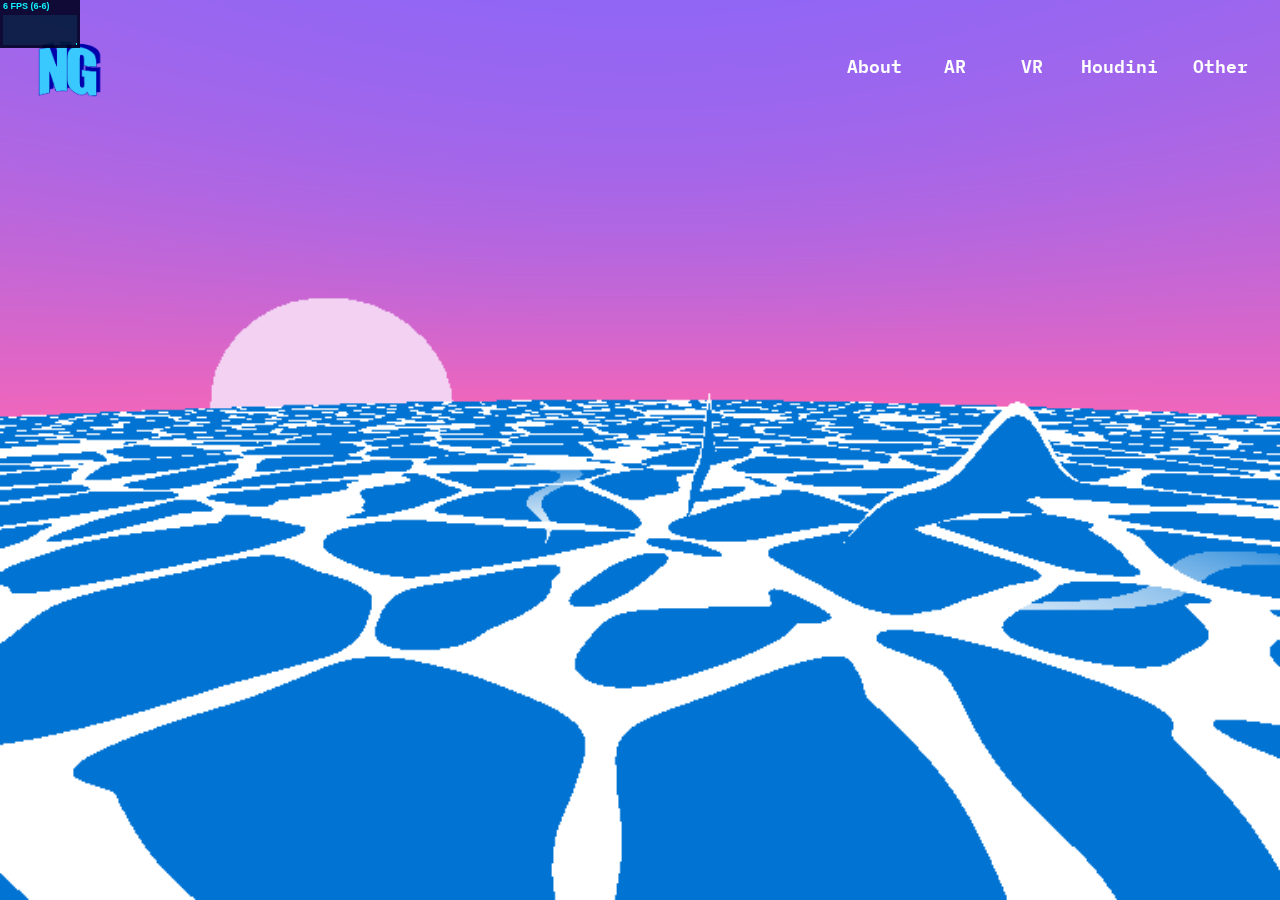
==== index.html @ df979d09 "Adding initial dist files" ====
<!DOCTYPE html>
<html lang="en">

  <head>

    <!--Google fonts-->
    <meta charset="UTF-8" />
    <link rel="stylesheet" href="https://fonts.googleapis.com/css?family=IBM+Plex+Mono:500,600"/>
    <link rel="stylesheet" href="https://fonts.googleapis.com/css?family=IBM+Plex+Sans:400"/>

    <!--Logo-->
    <link rel="icon" type="image" href="/assets/thumbnail_ng_logo.9ae32d65.png" />

    <meta name="viewport" content="width=device-width, initial-scale=1.0" />

    <!--Title-->
    <title>Noah Gunther | Portfolio</title>

    <script type="module" crossorigin src="/assets/index.0085914f.js"></script>
    <link rel="stylesheet" href="/assets/index.87ce37c3.css">
  </head>

  <body id="body">

    <!--Main script-->
    

    <!--threejs and loading divs-->
    <canvas id="bg"></canvas>
    <div id="loading"></div>

    <!--Main navigation links-->
    <div id="home" style="visibility: hidden" class="logolink">
      <img src="/assets/thumbnail_ng_logo.9ae32d65.png" style="height: 100%; width: 100%;">
    </div>
    <div id="about" style="right: max(240px, 27vw); visibility: hidden" class="link">About</div>
    <div id="ar" style="right: max(200px, 22vw); visibility: hidden" class="link">AR</div>
    <div id="vr" style="right: max(160px, 16vw); visibility: hidden" class="link">VR</div>
    <div id="houdini" style="right: max(70px, 7vw); visibility: hidden" class="link">Houdini</div>
    <div id="other" style="right: 0vw; visibility: hidden" class="link">Other</div>

    <!--About me panel-->
    <div id="aboutmepanel" style="visibility: hidden;">
      <div id="aboutmepanelwrapper">
        <div style="position: absolute; height: 100%; width: 100%; top: 0;">
          <div class="aboutmepanelicon">
            <div id="aboutmepanelicon">
              <img src="/assets/aboutmehand.89168bc8.png">
            </div>
          </div>
        </div>
        <div id="aboutmepaneltextwrapper" class="aboutmepaneltextwrapper">
          <div id="aboutmepanelsubject">
            Anatomy  
          </div>
          <div id="aboutmepaneltitle">  
          </div>
          <div id="aboutmepanelcontent">
          </div>
        </div>
          <div class="aboutmepanelbuttonsback">
            <div id="aboutmepanelbuttons">
              <img src="[data-uri]">
              <div id="aboutmepanellastanim" style="position: absolute; height: 100%; width: 100%; top: 0; left: -30%;">
                <div id="aboutmepanellastbutton" class="aboutmepanelbuttons">
                  <img src="[data-uri]">
                </div>
              </div>
              <div id="aboutmepanelcloseanim" style="position: absolute; height: 100%; width: 100%; top: 0;">
                <div id="aboutmepanelclosebutton" class="aboutmepanelbuttons">
                  <img src="[data-uri]">
                </div>
              </div>
              <div id="aboutmepanelnextanim" style="position: absolute; height: 100%; width: 100%; top: 0; left: 30%;">
                <div id="aboutmepanelnextbutton" class="aboutmepanelbuttons">
                  <img src="[data-uri]">
                </div>
              </div>
            </div>
          </div>
        </div>
      </div>
    </div>
    
    <!--Phone screen panel-->
    <div id="phonescreen" style="visibility: hidden;">

      <img src="/assets/phoneback.d1a1bba6.png"/>

      <div id="mobilearprojectsheaderback">
        <div id="mobilearprojectsheadertext">
          Mobile AR Projects
        </div>
      </div>

      <div id="mobilearscrollwrapper">
        <div class="mobilearprojectsdiv">
          <div class="mobilearprojectsdivtitle">
            AR Games
          </div>
          <div class="mobilearprojectsdivsubtitlewrapper">
            <div class="mobilearprojectsdivsubtitle">
              UX Design
            </div>
          </div>
          <div class="mobilearprojectsdivsubtitlewrapper">
            <div class="mobilearprojectsdivsubtitle">
              Art Direction
            </div>
          </div>
          <div class="mobilearprojectsdivsubtitlewrapper">
            <div class="mobilearprojectsdivsubtitle">
              Other Thing
            </div>
          </div>
          <div class="mobilearprojectsdivcontent">
            Brief project description including role and results or whatever. Could be maybe 2 sentences, probably not much longer though.
          </div>
          <div id="viewargamesbutton" class="mobilearprojectsdivbuttonwrapper">
            <div class="mobilearprojectsdivbutton" style="background-color: #ffae21;">
              View Project
            </div>
          </div>
        </div>
        <div style="height: 2%;"></div>
        <div class="mobilearprojectsdiv">
          <div class="mobilearprojectsdivtitle">
            Social AR
          </div>
          <div class="mobilearprojectsdivsubtitlewrapper">
            <div class="mobilearprojectsdivsubtitle">
              UX Design
            </div>
          </div>
          <div class="mobilearprojectsdivsubtitlewrapper">
            <div class="mobilearprojectsdivsubtitle">
              Art Direction
            </div>
          </div>
          <div class="mobilearprojectsdivsubtitlewrapper">
            <div class="mobilearprojectsdivsubtitle">
              Other Thing
            </div>
          </div>
          <div class="mobilearprojectsdivcontent">
            Brief project description including role and results or whatever. Could be maybe 2 sentences, probably not much longer though.
          </div>
          <div id="viewsocialarbutton" class="mobilearprojectsdivbuttonwrapper">
            <div class="mobilearprojectsdivbutton" style="background-color: #ff21a6;">
              View Project
            </div>
          </div>
        </div>
        <div style="height: 2%;"></div>
        <div class="mobilearprojectsdiv">
          <div class="mobilearprojectsdivtitle">
            AR Games
          </div>
          <div class="mobilearprojectsdivsubtitlewrapper">
            <div class="mobilearprojectsdivsubtitle">
              UX Design
            </div>
          </div>
          <div class="mobilearprojectsdivsubtitlewrapper">
            <div class="mobilearprojectsdivsubtitle">
              Art Direction
            </div>
          </div>
          <div class="mobilearprojectsdivsubtitlewrapper">
            <div class="mobilearprojectsdivsubtitle">
              Other Thing
            </div>
          </div>
          <div class="mobilearprojectsdivcontent">
            Brief project description including role and results or whatever. Could be maybe 2 sentences, probably not much longer though.
          </div>
          <div id="viewareffectsbutton" class="mobilearprojectsdivbuttonwrapper">
            <div class="mobilearprojectsdivbutton" style="background-color: #1badff;">
              View Project
            </div>
          </div>
        </div>
        <div class="mobilearprojectsdiv" style="height: 2%; background-color: rgb(0,0,0,0);"></div>
      </div>

      <video id="abstractlove" loop muted playsinline preload="none">
        <source type='video/mp4' src="/assets/AbstractLove.21b178bd.mp4">
      </video>
      <video id="alienattack" loop muted playsinline style="display:none" preload="none">
        <source type='video/mp4' src="/assets/AlienAttack.4ebec34c.mp4">
      </video>
      <video id="angelsanddemons" loop muted playsinline style="display:none" preload="none">
        <source type='video/mp4' src="/assets/AngelsAndDemons.56a7f6bd.mp4">
      </video>
      <video id="bumperroyale" loop muted playsinline style="display:none" preload="none">
        <source type='video/mp4' src="/assets/BumperRoyale.3903e8e3.mp4">
      </video>
      <video id="candycottage" loop muted playsinline style="display:none" preload="none">
        <source type='video/mp4' src="/assets/CandyCottage.9c990fbd.mp4">
      </video>
      <video id="charades" loop muted playsinline style="display:none" preload="none">
        <source type='video/mp4' src="/assets/Charades.084df31b.mp4">
      </video>
      <video id="costumeselector" loop muted playsinline style="display:none" preload="none">
        <source type='video/mp4' src="/assets/CostumeSelector.5ab8ed59.mp4">
      </video>
      <video id="desertofdoom" loop muted playsinline style="display:none" preload="none">
        <source type='video/mp4' src="/assets/DesertOfDoom.ed25ee2e.mp4">
      </video>
      <video id="dontfall" loop muted playsinline style="display:none" preload="none">
        <source type='video/mp4' src="/assets/DontFall.03da202e.mp4">
      </video>
      <video id="footface" loop muted playsinline style="display:none" preload="none">
        <source type='video/mp4' src="/assets/FootFace.60348981.mp4">
      </video>
      <video id="groupselfie" loop muted playsinline style="display:none" preload="none">
        <source type='video/mp4' src="/assets/GroupSelfie.c76bc59c.mp4">
      </video>
      <video id="haveyouever" loop muted playsinline style="display:none" preload="none">
        <source type='video/mp4' src="/assets/HaveYouEver.2fb2f181.mp4">
      </video>
      <video id="hotpotato" loop muted playsinline style="display:none" preload="none">
        <source type='video/mp4' src="/assets/HotPotato.cdf9bd20.mp4">
      </video>
      <video id="icedtea" loop muted playsinline style="display:none" preload="none">
        <source type='video/mp4' src="/assets/IcedTea.08b7244e.mp4">
      </video>
      <video id="jumpwave" loop muted playsinline style="display:none" preload="none">
        <source type='video/mp4' src="/assets/JumpWave.d3c99205.mp4">
      </video>
      <video id="kawaiisushi" loop muted playsinline style="display:none" preload="none">
        <source type='video/mp4' src="/assets/KawaiiSushi.4b0ecff7.mp4">
      </video>
      <video id="mazeofmystery" loop muted playsinline style="display:none" preload="none">
        <source type='video/mp4' src="/assets/MazeOfMystery.4ac95904.mp4">
      </video>
      <video id="multiheadalien" loop muted playsinline style="display:none" preload="none">
        <source type='video/mp4' src="/assets/MultiheadAlien.fd90508f.mp4">
      </video>
      <video id="pestcontrol" loop muted playsinline style="display:none" preload="none">
        <source type='video/mp4' src="/assets/PestControl.5ccbcb36.mp4">
      </video>
      <video id="reshape" loop muted playsinline style="display:none" preload="none">
        <source type='video/mp4' src="/assets/Reshape.0126804a.mp4">
      </video>
      <video id="sk8erz" loop muted playsinline style="display:none" preload="none">
        <source type='video/mp4' src="/assets/Sk8erz.0c7e12cc.mp4">
      </video>
      <video id="snackup" loop muted playsinline style="display:none" preload="none">
        <source type='video/mp4' src="/assets/SnackUp.84e7c351.mp4">
      </video>
      <video id="snapnsnack" loop muted playsinline style="display:none" preload="none">
        <source type='video/mp4' src="/assets/SnapNSnack.11f031d0.mp4">
      </video>
      <video id="speedrush" loop muted playsinline style="display:none" preload="none">
        <source type='video/mp4' src="/assets/SpeedRush.040839b8.mp4">
      </video>
      <video id="trivia" loop muted playsinline style="display:none" preload="none">
        <source type='video/mp4' src="/assets/Trivia.c19ee2cd.mp4">
      </video>
      <video id="wintercoaster" loop muted playsinline style="display:none" preload="none">
        <source type='video/mp4' src="/assets/WinterCoaster.8b8e5331.mp4">
      </video>

    </div>

    <!--Down arrow-->
    <div id="downarrow" style="visibility: hidden;">
      <div id="downarrowback" class="downarrowwrapper">
        <img src="[data-uri]">
      </div>
      <div id="downarrowfront" class="downarrowwrapper">
        <img src="[data-uri]">
      </div>
    </div>

    <!--Left arrow-->
    <div id="leftarrow" style="visibility: hidden;">
      <div id="leftarrowback" class="leftarrowwrapper" style="bottom: 10%;">
        <img src="[data-uri]">
      </div>
      <div id="leftarrowfront" class="leftarrowwrapper" style="bottom: 11.25%;">
        <img src="[data-uri]">
      </div>
    </div>

  </body>
  
</html>
---- assets/index.87ce37c3.css ----
#body{overflow:hidden;margin:0}#glslCanvas{position:absolute;top:0;background-color:#fff;width:100%;height:100%;pointer-events:all}#loading{position:absolute;top:0;background-color:#fff;width:100%;height:100%;z-index:30}#bg{position:absolute;z-index:-3}ul{margin-top:2%;padding-left:10%}.link{text-align:center;font-family:IBM Plex Mono,sans-serif;font-size:clamp(18px,1.25vw,24px);font-weight:600;color:#fff;position:absolute;top:0;margin:50px;margin-left:clamp(20px,2.5vw,50px);margin-right:clamp(20px,2.5vw,50px);z-index:-1}.logolink{position:absolute;margin:20px;width:clamp(60px,15vw,100px);height:clamp(60px,15vw,100px);z-index:-1}.downarrowwrapper{position:absolute;left:50%;bottom:10%;width:100%}.downarrowwrapper img{position:absolute;width:max(4.5vw,50px);-ms-transform:translate(-50%,-50%);transform:translate(-50%,-50%)}.leftarrowwrapper{position:absolute;left:50%;width:100%}.leftarrowwrapper img{position:absolute;width:max(5.5vw,70px);-ms-transform:translate(-50%,-50%);transform:translate(-50%,-50%)}#aboutmepanel{position:absolute;text-align:center;-ms-transform:translate(-50%,-50%);transform:translate(-50%,-50%);width:min(max(350px,30%),500px);height:min(max(450px,40%),500px);z-index:0}#aboutmepanelwrapper{position:absolute;height:100%;width:100%;top:0;border-radius:20px;background-color:#fff}#aboutmepanelsubject{position:relative;top:10%;font-family:IBM Plex Mono,sans-serif;font-size:max(min(1.8vw,20px),15px);font-weight:600}#aboutmepaneltitle{position:relative;top:12%;font-family:IBM Plex Mono,sans-serif;font-size:max(min(3.8vw,40px),32px);font-weight:600;color:#ffae21}#aboutmepanelcontent{position:relative;top:16%;line-height:130%;font-family:IBM Plex Sans,sans-serif;font-size:max(min(1vw,22px),19px)}.aboutmepaneltextwrapper{position:absolute;height:100%;width:80%;padding:5%;left:6%;text-align:left;overflow:hidden}.aboutmepanelicon{position:absolute;left:50%;top:0%;width:32%;-ms-transform:translate(-50%,-50%);transform:translate(-50%,-50%);background:none;z-index:0}.aboutmepanelicon img{width:100%}.aboutmepanelbuttonsback{position:absolute;left:50%;top:100%;-ms-transform:translate(-50%,-50%);transform:translate(-50%,-50%);background:none;pointer-events:none}.aboutmepanelbuttonsback img{width:100%}.aboutmepanelbuttons{position:absolute;left:50%;top:50%;width:27%;-ms-transform:translate(-50%,-50%);transform:translate(-50%,-50%);background:none;pointer-events:all}#phonescreen{position:absolute;top:50.1%;left:50%;-ms-transform:translate(-50%,-50%);transform:translate(-50%,-50%);background-color:#000;z-index:0}#phonescreen img{position:absolute;width:100%;height:100%;overflow:hidden}#phonescreen video{position:absolute;top:0%;width:100%;height:100%;object-fit:cover;overflow:hidden}#mobilearscrollwrapper{position:absolute;top:0%;left:0%;width:100%;height:100%;bottom:10%;overflow:scroll;-ms-overflow-style:none;scrollbar-width:none;z-index:1}#mobilearscrollwrapper::-webkit-scrollbar{display:none}#mobilearprojectsheaderback{position:absolute;top:0%;left:0%;width:100%;height:12%;background-color:#00000054;backdrop-filter:blur(10px);overflow:hidden;z-index:2}#mobilearprojectsheadertext{position:absolute;top:50%;left:0%;width:100%;height:50%;color:#fff;text-align:center;font-family:IBM Plex Mono,sans-serif;font-size:1.9vh;font-weight:600}.mobilearprojectsdiv{position:relative;-ms-transform:translate(-50%,0%);transform:translate(-50%);top:15%;left:50%;width:94%;height:45%;border-radius:20px;background-color:#000;overflow:hidden}.mobilearprojectsdivtitle{position:relative;top:27%;left:7%;width:100%;color:#fff;text-align:left;font-family:IBM Plex Mono,sans-serif;font-weight:500;font-size:1.9vh}.mobilearprojectsdivsubtitlewrapper{position:relative;display:inline-block;top:31%;left:4%;width:fit-content;padding:.5% 3% 1%;border-radius:20px;border-style:solid;border-width:.15vh;border-color:#a5a5a5}.mobilearprojectsdivsubtitle{color:#a5a5a5;text-align:center;font-family:IBM Plex Mono,sans-serif;font-weight:500;font-size:1vh}.mobilearprojectsdivcontent{position:relative;top:35%;left:7%;padding-right:20%;color:#c5c5c5;text-align:left;font-family:IBM Plex Sans,sans-serif;font-weight:500;font-size:1.3vh}.mobilearprojectsdivbutton{position:relative;left:50%;-ms-transform:translate(-50%,0%);transform:translate(-50%);text-align:center;width:fit-content;padding:1.5% 5% 2%;border-radius:16px;color:#fff;font-family:IBM Plex Mono,sans-serif;font-weight:400;font-size:1.7vh}.mobilearprojectsdivbuttonwrapper{position:absolute;top:80%;width:100%}@keyframes grow{to{transform:scale(1.1);color:#ffe364}}@keyframes shrink{0%{transform:scale(1.1);color:#ffe364}to{transform:scale(1);color:#fff}}@keyframes bounce{40%{transform:scale(.7)}60%{transform:scale(.9)}80%{transform:scale(.8)}}@keyframes bounceChangeColor{40%{transform:scale(.7)}60%{transform:scale(.9)}80%{transform:scale(.8)}to{color:#648bff}}@keyframes resetScaleColor{0%{color:#648bff}to{transform:scale(1);color:#fff}}@keyframes downArrowMouseOver{to{bottom:10.5%}}@keyframes downArrowMouseOut{0%{bottom:10.5%}to{bottom:10%}}@keyframes downArrowBounce{40%{bottom:9.5%}60%{bottom:10.2%}80%{bottom:9.9%}}@keyframes leftArrowMouseOver{to{bottom:11.45%}}@keyframes leftArrowMouseOut{0%{bottom:11.45%}to{bottom:11.25%}}@keyframes leftArrowBounce{40%{bottom:11%}60%{bottom:11.35%}80%{bottom:11.15%}}@keyframes aboutMePanelIn{0%{transform:scale(.1,.25)}17%{transform:scale(.7,.25)}40%{transform:scale(1.1)}50%{transform:scale(1)}}@keyframes aboutMePanelOut{50%{transform:scale(1)}60%{transform:scale(1.1)}73%{transform:scale(.7,.25)}to{transform:scale(.1,.25)}}@keyframes aboutMeIconIn{0%{transform:scale(0)}40%{transform:scale(0)}70%{transform:scale(1.2)}80%{transform:scale(1)}}@keyframes aboutMeIconOut{0%{transform:scale(1)}20%{transform:scale(1)}30%{transform:scale(1.2)}60%{transform:scale(0)}to{transform:scale(0)}}@keyframes aboutMeButtonsIn{0%{transform:scale(0)}70%{transform:scale(0)}90%{transform:scale(1.2)}to{transform:scale(1)}}@keyframes aboutMeButtonsOut{0%{transform:scale(1)}10%{transform:scale(1.2)}30%{transform:scale(0)}to{transform:scale(0)}}@keyframes aboutMeTextIn{0%{opacity:0}70%{opacity:0}to{opacity:1}}@keyframes aboutMeTextOut{0%{opacity:1}30%{opacity:0}to{opacity:0}}
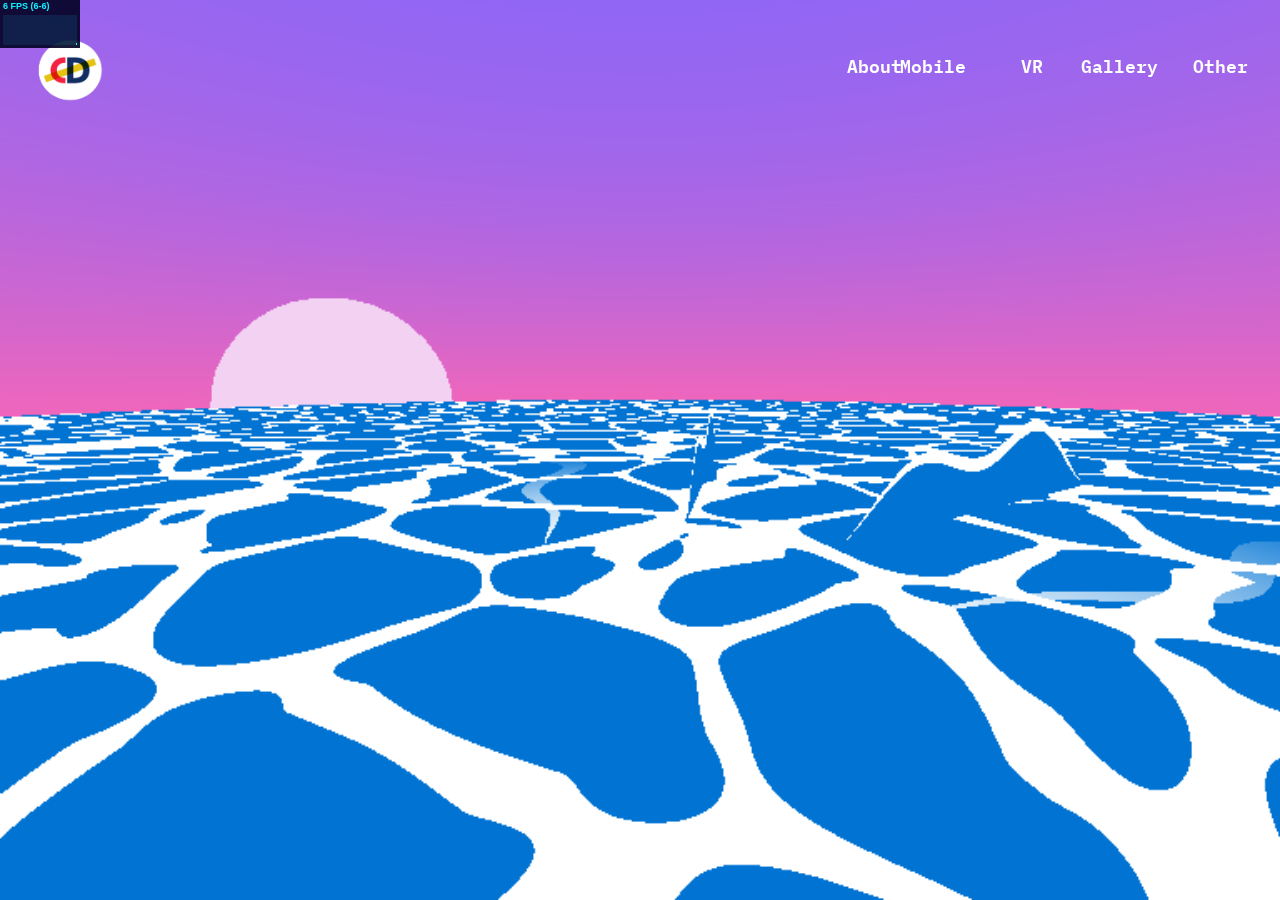
==== commit 482c0563: "Updated Drake Assets" ====
--- a/index.html
+++ b/index.html
@@ -9,12 +9,12 @@
     <link rel="stylesheet" href="https://fonts.googleapis.com/css?family=IBM+Plex+Sans:400"/>
 
     <!--Logo-->
-    <link rel="icon" type="image" href="/assets/thumbnail_ng_logo.9ae32d65.png" />
+    <link rel="icon" type="image" href="/assets/DrakeLogo.png" />
 
     <meta name="viewport" content="width=device-width, initial-scale=1.0" />
 
     <!--Title-->
-    <title>Noah Gunther | Portfolio</title>
+    <title>Cody Drake | Portfolio</title>
 
     <script type="module" crossorigin src="/assets/index.0085914f.js"></script>
     <link rel="stylesheet" href="/assets/index.87ce37c3.css">
@@ -31,12 +31,12 @@
 
     <!--Main navigation links-->
     <div id="home" style="visibility: hidden" class="logolink">
-      <img src="/assets/thumbnail_ng_logo.9ae32d65.png" style="height: 100%; width: 100%;">
+      <img src="/assets/DrakeLogo.png" style="height: 100%; width: 100%;">
     </div>
     <div id="about" style="right: max(240px, 27vw); visibility: hidden" class="link">About</div>
-    <div id="ar" style="right: max(200px, 22vw); visibility: hidden" class="link">AR</div>
+    <div id="ar" style="right: max(200px, 22vw); visibility: hidden" class="link">Mobile</div>
     <div id="vr" style="right: max(160px, 16vw); visibility: hidden" class="link">VR</div>
-    <div id="houdini" style="right: max(70px, 7vw); visibility: hidden" class="link">Houdini</div>
+    <div id="houdini" style="right: max(70px, 7vw); visibility: hidden" class="link">Gallery</div>
     <div id="other" style="right: 0vw; visibility: hidden" class="link">Other</div>
 
     <!--About me panel-->
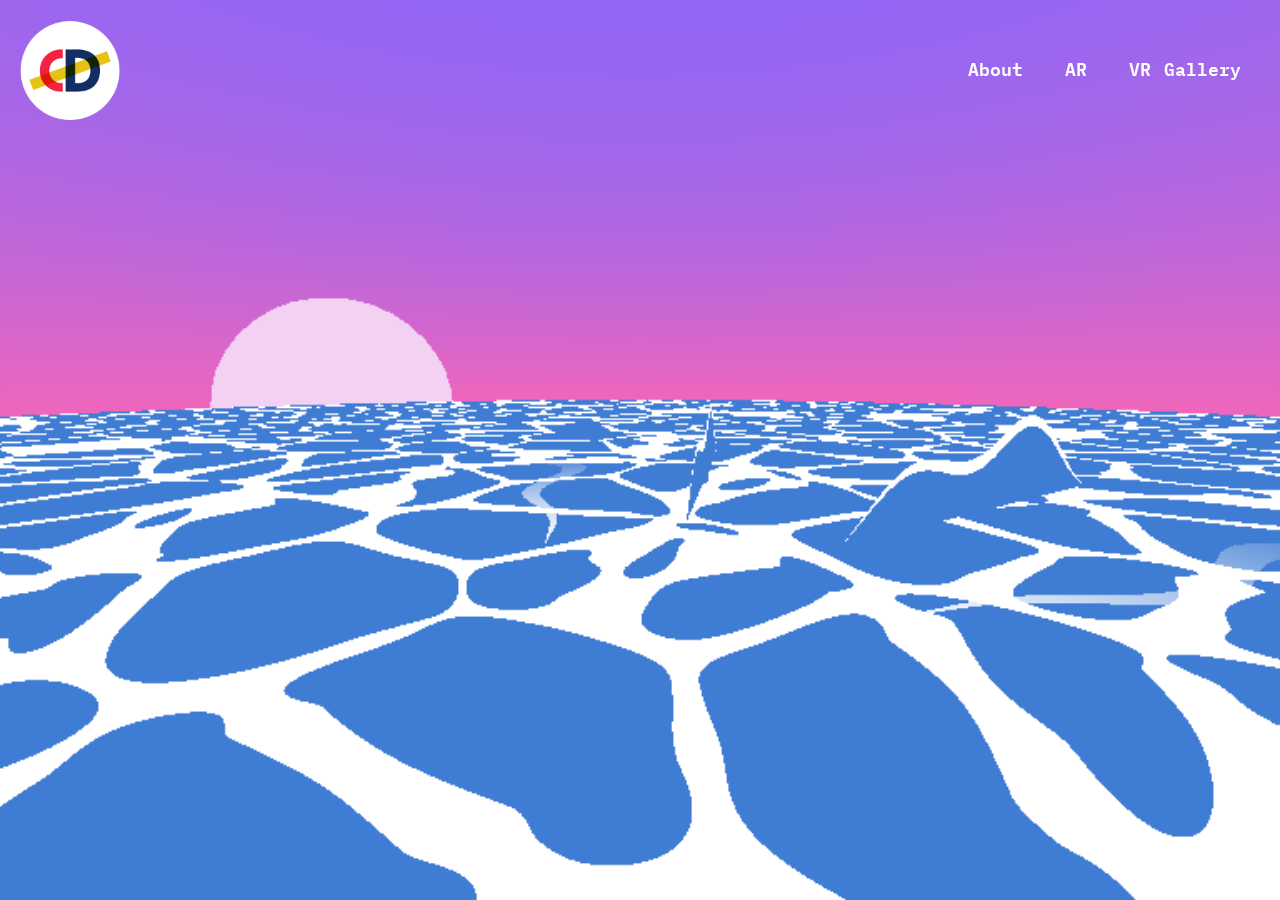
==== commit 73227fdd: "Responsive Web Update" ====
--- a/index.html
+++ b/index.html
@@ -9,15 +9,15 @@
     <link rel="stylesheet" href="https://fonts.googleapis.com/css?family=IBM+Plex+Sans:400"/>
 
     <!--Logo-->
-    <link rel="icon" type="image" href="/assets/DrakeLogo.png" />
+    <link id="logo" rel="icon" type="image"/>
 
     <meta name="viewport" content="width=device-width, initial-scale=1.0" />
 
     <!--Title-->
-    <title>Cody Drake | Portfolio</title>
-
-    <script type="module" crossorigin src="/assets/index.0085914f.js"></script>
-    <link rel="stylesheet" href="/assets/index.87ce37c3.css">
+    <title id="title"></title>
+
+    <script type="module" crossorigin src="/assets/index.37ce4968.js"></script>
+    <link rel="stylesheet" href="/assets/index.ad2f8202.css">
   </head>
 
   <body id="body">
@@ -27,17 +27,32 @@
 
     <!--threejs and loading divs-->
     <canvas id="bg"></canvas>
-    <div id="loading"></div>
-
-    <!--Main navigation links-->
+    <div id="loading">
+      <div id="siteloading0" class="loadingtext" style="visibility: hidden;">
+        <img src="[data-uri]">
+      </div>
+      <div id="siteloading1" class="loadingtext" style="visibility: hidden;">
+        <img src="[data-uri]">
+      </div>
+      <div id="siteloading2" class="loadingtext" style="visibility: hidden;">
+        <img src="[data-uri]">
+      </div>
+    </div>
+
+    <!--Main navigation links and mobile nav links-->
     <div id="home" style="visibility: hidden" class="logolink">
-      <img src="/assets/DrakeLogo.png" style="height: 100%; width: 100%;">
-    </div>
-    <div id="about" style="right: max(240px, 27vw); visibility: hidden" class="link">About</div>
-    <div id="ar" style="right: max(200px, 22vw); visibility: hidden" class="link">Mobile</div>
-    <div id="vr" style="right: max(160px, 16vw); visibility: hidden" class="link">VR</div>
-    <div id="houdini" style="right: max(70px, 7vw); visibility: hidden" class="link">Gallery</div>
-    <div id="other" style="right: 0vw; visibility: hidden" class="link">Other</div>
+      <img id="logolink" style="height: 100%; width: 100%;">
+    </div>
+    <div id="mainnavlinks" style="visibility: hidden;"></div>
+    <div id="mobilenavlinksbutton" style="visibility: hidden;">
+      <div id="mobilenavlinksbuttontop"></div>
+      <div id="mobilenavlinksbuttonmiddle"></div>
+      <div id="mobilenavlinksbuttonbottom"></div>
+    </div>
+    <div id="mobilenavmenu" style="visibility: hidden;">
+      <div id="mobilenavlinks"></div>
+      <div id="mobilenavbackgroundblur"></div>
+    </div>
 
     <!--About me panel-->
     <div id="aboutmepanel" style="visibility: hidden;">
@@ -45,7 +60,15 @@
         <div style="position: absolute; height: 100%; width: 100%; top: 0;">
           <div class="aboutmepanelicon">
             <div id="aboutmepanelicon">
-              <img src="/assets/aboutmehand.89168bc8.png">
+              <img id="aboutmeeyes" src="/assets/aboutmeeye.d411f31b.png" style="visibility: hidden;">
+              <img id="aboutmeeyesalt" src="/assets/aboutmeeyealt.c52762fe.png" style="visibility: hidden;">
+              <img id="aboutmebrain" src="/assets/aboutmebrain.c0740b9f.png" style="visibility: hidden;">
+              <img id="aboutmeheart" src="/assets/aboutmeheart.5afba6ad.png" style="visibility: hidden;">
+              <img id="aboutmeknee" src="/assets/aboutmeknee.d0271abe.png" style="visibility: hidden;">
+              <img id="aboutmekneealt" src="/assets/aboutmekneealt.3fe18ff5.png" style="visibility: hidden;">
+              <img id="aboutmefoot" src="/assets/aboutmefoot.6cde72a5.png" style="visibility: hidden;">
+              <img id="aboutmelefthand" src="/assets/aboutmelefthand.400ef319.png" style="visibility: hidden;">
+              <img id="aboutmerighthand" src="/assets/aboutmerighthand.b0b3ee2e.png" style="visibility: hidden;">
             </div>
           </div>
         </div>
@@ -60,20 +83,20 @@
         </div>
           <div class="aboutmepanelbuttonsback">
             <div id="aboutmepanelbuttons">
-              <img src="[data-uri]">
+              <img src="[data-uri]">
               <div id="aboutmepanellastanim" style="position: absolute; height: 100%; width: 100%; top: 0; left: -30%;">
                 <div id="aboutmepanellastbutton" class="aboutmepanelbuttons">
-                  <img src="[data-uri]">
+                  <img src="[data-uri]">
                 </div>
               </div>
               <div id="aboutmepanelcloseanim" style="position: absolute; height: 100%; width: 100%; top: 0;">
                 <div id="aboutmepanelclosebutton" class="aboutmepanelbuttons">
-                  <img src="[data-uri]">
+                  <img src="[data-uri]">
                 </div>
               </div>
               <div id="aboutmepanelnextanim" style="position: absolute; height: 100%; width: 100%; top: 0; left: 30%;">
                 <div id="aboutmepanelnextbutton" class="aboutmepanelbuttons">
-                  <img src="[data-uri]">
+                  <img src="[data-uri]">
                 </div>
               </div>
             </div>
@@ -87,181 +110,203 @@
 
       <img src="/assets/phoneback.d1a1bba6.png"/>
 
-      <div id="mobilearprojectsheaderback">
+      <div id="mobilearprojectsheader">
+        <div id="mobilearprojectsheaderclock"></div>
+        <div id="mobilearprojectsheaderwidgets">
+          <img src="[data-uri]">
+        </div>
         <div id="mobilearprojectsheadertext">
           Mobile AR Projects
         </div>
       </div>
 
-      <div id="mobilearscrollwrapper">
-        <div class="mobilearprojectsdiv">
-          <div class="mobilearprojectsdivtitle">
-            AR Games
-          </div>
-          <div class="mobilearprojectsdivsubtitlewrapper">
-            <div class="mobilearprojectsdivsubtitle">
-              UX Design
-            </div>
-          </div>
-          <div class="mobilearprojectsdivsubtitlewrapper">
-            <div class="mobilearprojectsdivsubtitle">
-              Art Direction
-            </div>
-          </div>
-          <div class="mobilearprojectsdivsubtitlewrapper">
-            <div class="mobilearprojectsdivsubtitle">
-              Other Thing
-            </div>
-          </div>
-          <div class="mobilearprojectsdivcontent">
-            Brief project description including role and results or whatever. Could be maybe 2 sentences, probably not much longer though.
-          </div>
-          <div id="viewargamesbutton" class="mobilearprojectsdivbuttonwrapper">
-            <div class="mobilearprojectsdivbutton" style="background-color: #ffae21;">
-              View Project
-            </div>
-          </div>
-        </div>
-        <div style="height: 2%;"></div>
-        <div class="mobilearprojectsdiv">
-          <div class="mobilearprojectsdivtitle">
-            Social AR
-          </div>
-          <div class="mobilearprojectsdivsubtitlewrapper">
-            <div class="mobilearprojectsdivsubtitle">
-              UX Design
-            </div>
-          </div>
-          <div class="mobilearprojectsdivsubtitlewrapper">
-            <div class="mobilearprojectsdivsubtitle">
-              Art Direction
-            </div>
-          </div>
-          <div class="mobilearprojectsdivsubtitlewrapper">
-            <div class="mobilearprojectsdivsubtitle">
-              Other Thing
-            </div>
-          </div>
-          <div class="mobilearprojectsdivcontent">
-            Brief project description including role and results or whatever. Could be maybe 2 sentences, probably not much longer though.
-          </div>
-          <div id="viewsocialarbutton" class="mobilearprojectsdivbuttonwrapper">
-            <div class="mobilearprojectsdivbutton" style="background-color: #ff21a6;">
-              View Project
-            </div>
-          </div>
-        </div>
-        <div style="height: 2%;"></div>
-        <div class="mobilearprojectsdiv">
-          <div class="mobilearprojectsdivtitle">
-            AR Games
-          </div>
-          <div class="mobilearprojectsdivsubtitlewrapper">
-            <div class="mobilearprojectsdivsubtitle">
-              UX Design
-            </div>
-          </div>
-          <div class="mobilearprojectsdivsubtitlewrapper">
-            <div class="mobilearprojectsdivsubtitle">
-              Art Direction
-            </div>
-          </div>
-          <div class="mobilearprojectsdivsubtitlewrapper">
-            <div class="mobilearprojectsdivsubtitle">
-              Other Thing
-            </div>
-          </div>
-          <div class="mobilearprojectsdivcontent">
-            Brief project description including role and results or whatever. Could be maybe 2 sentences, probably not much longer though.
-          </div>
-          <div id="viewareffectsbutton" class="mobilearprojectsdivbuttonwrapper">
-            <div class="mobilearprojectsdivbutton" style="background-color: #1badff;">
-              View Project
-            </div>
-          </div>
-        </div>
-        <div class="mobilearprojectsdiv" style="height: 2%; background-color: rgb(0,0,0,0);"></div>
-      </div>
-
-      <video id="abstractlove" loop muted playsinline preload="none">
-        <source type='video/mp4' src="/assets/AbstractLove.21b178bd.mp4">
-      </video>
-      <video id="alienattack" loop muted playsinline style="display:none" preload="none">
-        <source type='video/mp4' src="/assets/AlienAttack.4ebec34c.mp4">
-      </video>
-      <video id="angelsanddemons" loop muted playsinline style="display:none" preload="none">
-        <source type='video/mp4' src="/assets/AngelsAndDemons.56a7f6bd.mp4">
-      </video>
-      <video id="bumperroyale" loop muted playsinline style="display:none" preload="none">
-        <source type='video/mp4' src="/assets/BumperRoyale.3903e8e3.mp4">
-      </video>
-      <video id="candycottage" loop muted playsinline style="display:none" preload="none">
-        <source type='video/mp4' src="/assets/CandyCottage.9c990fbd.mp4">
-      </video>
-      <video id="charades" loop muted playsinline style="display:none" preload="none">
-        <source type='video/mp4' src="/assets/Charades.084df31b.mp4">
-      </video>
-      <video id="costumeselector" loop muted playsinline style="display:none" preload="none">
-        <source type='video/mp4' src="/assets/CostumeSelector.5ab8ed59.mp4">
-      </video>
-      <video id="desertofdoom" loop muted playsinline style="display:none" preload="none">
-        <source type='video/mp4' src="/assets/DesertOfDoom.ed25ee2e.mp4">
-      </video>
-      <video id="dontfall" loop muted playsinline style="display:none" preload="none">
-        <source type='video/mp4' src="/assets/DontFall.03da202e.mp4">
-      </video>
-      <video id="footface" loop muted playsinline style="display:none" preload="none">
-        <source type='video/mp4' src="/assets/FootFace.60348981.mp4">
-      </video>
-      <video id="groupselfie" loop muted playsinline style="display:none" preload="none">
-        <source type='video/mp4' src="/assets/GroupSelfie.c76bc59c.mp4">
-      </video>
-      <video id="haveyouever" loop muted playsinline style="display:none" preload="none">
-        <source type='video/mp4' src="/assets/HaveYouEver.2fb2f181.mp4">
-      </video>
-      <video id="hotpotato" loop muted playsinline style="display:none" preload="none">
-        <source type='video/mp4' src="/assets/HotPotato.cdf9bd20.mp4">
-      </video>
-      <video id="icedtea" loop muted playsinline style="display:none" preload="none">
-        <source type='video/mp4' src="/assets/IcedTea.08b7244e.mp4">
-      </video>
-      <video id="jumpwave" loop muted playsinline style="display:none" preload="none">
-        <source type='video/mp4' src="/assets/JumpWave.d3c99205.mp4">
-      </video>
-      <video id="kawaiisushi" loop muted playsinline style="display:none" preload="none">
-        <source type='video/mp4' src="/assets/KawaiiSushi.4b0ecff7.mp4">
-      </video>
-      <video id="mazeofmystery" loop muted playsinline style="display:none" preload="none">
-        <source type='video/mp4' src="/assets/MazeOfMystery.4ac95904.mp4">
-      </video>
-      <video id="multiheadalien" loop muted playsinline style="display:none" preload="none">
-        <source type='video/mp4' src="/assets/MultiheadAlien.fd90508f.mp4">
-      </video>
-      <video id="pestcontrol" loop muted playsinline style="display:none" preload="none">
-        <source type='video/mp4' src="/assets/PestControl.5ccbcb36.mp4">
-      </video>
-      <video id="reshape" loop muted playsinline style="display:none" preload="none">
-        <source type='video/mp4' src="/assets/Reshape.0126804a.mp4">
-      </video>
-      <video id="sk8erz" loop muted playsinline style="display:none" preload="none">
-        <source type='video/mp4' src="/assets/Sk8erz.0c7e12cc.mp4">
-      </video>
-      <video id="snackup" loop muted playsinline style="display:none" preload="none">
-        <source type='video/mp4' src="/assets/SnackUp.84e7c351.mp4">
-      </video>
-      <video id="snapnsnack" loop muted playsinline style="display:none" preload="none">
-        <source type='video/mp4' src="/assets/SnapNSnack.11f031d0.mp4">
-      </video>
-      <video id="speedrush" loop muted playsinline style="display:none" preload="none">
-        <source type='video/mp4' src="/assets/SpeedRush.040839b8.mp4">
-      </video>
-      <video id="trivia" loop muted playsinline style="display:none" preload="none">
-        <source type='video/mp4' src="/assets/Trivia.c19ee2cd.mp4">
-      </video>
-      <video id="wintercoaster" loop muted playsinline style="display:none" preload="none">
-        <source type='video/mp4' src="/assets/WinterCoaster.8b8e5331.mp4">
-      </video>
-
+      <div id="mobilearscrollwrapper"></div>
+
+      <div id="mobilearloading" style="visibility: hidden;">
+        <div id="mobilearloading0" class="mobilearloadinggraphic">
+          <img src="[data-uri]">
+        </div>
+        <div id="mobilearloading1" class="mobilearloadinggraphic">
+          <img src="[data-uri]">
+        </div>
+        <div id="mobilearloading2" class="mobilearloadinggraphic">
+          <img src="[data-uri]">
+        </div>
+      </div>
+
+      <div id="mobileartray" style="visibility: hidden;">
+        <div class="mobileartraybuttons" style="left: 18%">
+          <div id="mobileartraybuttonlast">
+            <img src="[data-uri]">
+          </div>
+        </div>
+        <div class="mobileartraybuttons">
+          <div id="mobileartraybuttonhome">
+            <img src="[data-uri]">
+          </div>
+        </div>
+        <div class="mobileartraybuttons" style="left: 82%;">
+          <div id="mobileartraybuttonnext">
+            <img src="[data-uri]">
+          </div>
+        </div>
+      </div>
+
+      <div id="mobilearinfobuttonwrapper" style="visibility: hidden;">
+        <div id="mobilearinfobutton" style="width: 100%; height: 100%;">
+          <img src="[data-uri]">
+        </div>
+      </div>
+
+      <video id="abstractlove" loop muted playsinline disablePictureInPicture preload="none">
+        <source type='video/mp4' src="/assets/AbstractLove.21b178bd.mp4#t=0.1">
+      </video>
+      <video id="alienattack" loop muted playsinline disablePictureInPicture style="display:none" preload="none">
+        <source type='video/mp4' src="/assets/AlienAttack.925aba46.mp4#t=0.1">
+      </video>
+      <video id="angelsanddemons" loop muted playsinline disablePictureInPicture style="display:none" preload="none">
+        <source type='video/mp4' src="/assets/AngelsAndDemons.8097bc96.mp4#t=0.1">
+      </video>
+      <video id="bumperroyale" loop muted playsinline disablePictureInPicture style="display:none" preload="none">
+        <source type='video/mp4' src="/assets/BumperRoyale.89b8d8ac.mp4#t=0.1">
+      </video>
+      <video id="candycottage" loop muted playsinline disablePictureInPicture style="display:none" preload="none">
+        <source type='video/mp4' src="/assets/CandyCottage.9c990fbd.mp4#t=0.1">
+      </video>
+      <video id="charades" loop muted playsinline disablePictureInPicture style="display:none" preload="none">
+        <source type='video/mp4' src="/assets/Charades.084df31b.mp4#t=0.1">
+      </video>
+      <video id="costumeselector" loop muted playsinline disablePictureInPicture style="display:none" preload="none">
+        <source type='video/mp4' src="/assets/CostumeSelector.5ab8ed59.mp4#t=0.1">
+      </video>
+      <video id="desertofdoom" loop muted playsinline disablePictureInPicture style="display:none" preload="none">
+        <source type='video/mp4' src="/assets/DesertOfDoom.3759cf78.mp4#t=0.1">
+      </video>
+      <video id="dontfall" loop muted playsinline disablePictureInPicture style="display:none" preload="none">
+        <source type='video/mp4' src="/assets/DontFall.78838cb6.mp4#t=0.1">
+      </video>
+      <video id="groupselfie" loop muted playsinline disablePictureInPicture style="display:none" preload="none">
+        <source type='video/mp4' src="/assets/GroupSelfie.c76bc59c.mp4#t=0.1">
+      </video>
+      <video id="haveyouever" loop muted playsinline disablePictureInPicture style="display:none" preload="none">
+        <source type='video/mp4' src="/assets/HaveYouEver.242e2d84.mp4#t=0.1">
+      </video>
+      <video id="hotpotato" loop muted playsinline disablePictureInPicture style="display:none" preload="none">
+        <source type='video/mp4' src="/assets/HotPotato.2e3427a8.mp4#t=0.1">
+      </video>
+      <video id="jumpwave" loop muted playsinline disablePictureInPicture style="display:none" preload="none">
+        <source type='video/mp4' src="/assets/JumpWave.c7bb222f.mp4#t=0.1">
+      </video>
+      <video id="kawaiisushi" loop muted playsinline disablePictureInPicture style="display:none" preload="none">
+        <source type='video/mp4' src="/assets/KawaiiSushi.026390df.mp4#t=0.1">
+      </video>
+      <video id="mazeofmystery" loop muted playsinline disablePictureInPicture style="display:none" preload="none">
+        <source type='video/mp4' src="/assets/MazeOfMystery.26f59bd1.mp4#t=0.1">
+      </video>
+      <video id="friendsspacewalk" loop muted playsinline disablePictureInPicture style="display:none" preload="none">
+        <source type='video/mp4' src="/assets/FriendsSpacewalk.fd90508f.mp4#t=0.1">
+      </video>
+      <video id="pestcontrol" loop muted playsinline disablePictureInPicture style="display:none" preload="none">
+        <source type='video/mp4' src="/assets/PestControl.5ccbcb36.mp4#t=0.1">
+      </video>
+      <video id="poolfloaty" loop muted playsinline disablePictureInPicture style="display:none" preload="none">
+        <source type='video/mp4' src="/assets/PoolFloaty.75940c0b.mp4#t=0.1">
+      </video>
+      <video id="reshape" loop muted playsinline disablePictureInPicture style="display:none" preload="none">
+        <source type='video/mp4' src="/assets/Reshape.2565d6d2.mp4#t=0.1">
+      </video>
+      <video id="sk8erz" loop muted playsinline disablePictureInPicture style="display:none" preload="none">
+        <source type='video/mp4' src="/assets/Sk8erz.6998b750.mp4#t=0.1">
+      </video>
+      <video id="snackup" loop muted playsinline disablePictureInPicture style="display:none" preload="none">
+        <source type='video/mp4' src="/assets/SnackUp.84e7c351.mp4#t=0.1">
+      </video>
+      <video id="snapnsnack" loop muted playsinline disablePictureInPicture style="display:none" preload="none">
+        <source type='video/mp4' src="/assets/SnapNSnack.64ff9dcb.mp4#t=0.1">
+      </video>
+      <video id="speedrush" loop muted playsinline disablePictureInPicture style="display:none" preload="none">
+        <source type='video/mp4' src="/assets/SpeedRush.fcfaed93.mp4#t=0.1">
+      </video>
+      <video id="trivia" loop muted playsinline disablePictureInPicture style="display:none" preload="none">
+        <source type='video/mp4' src="/assets/Trivia.cd32f783.mp4#t=0.1">
+      </video>
+      <video id="wintercoaster" loop muted playsinline disablePictureInPicture style="display:none" preload="none">
+        <source type='video/mp4' src="/assets/WinterCoaster.8b8e5331.mp4#t=0.1">
+      </video>
+
+    </div>
+
+    <!--AR info panel-->
+    <div id="arinfopanelbackgroundblur" style="visibility: hidden;"></div>
+    <div id="arinfopanel" style="visibility: hidden;">
+      <div id="arinfopanelwrapper">
+        <div class="arinfopanelicon">
+          <div id="arinfopanelicon">
+            <img id="abstractlovethumb" src="/assets/abstractlove.a951aebb.png" style="visibility: hidden;">
+            <img id="alienattackthumb" src="/assets/alienattack.d1d782b1.png" style="visibility: hidden;">
+            <img id="angelsanddemonsthumb" src="/assets/angelsanddemons.e5c49906.png" style="visibility: hidden;">
+            <img id="bumperroyalethumb" src="/assets/bumperroyale.eb3cb7c0.png" style="visibility: hidden;">
+            <img id="candycottagethumb" src="/assets/candycottage.01583f80.png" style="visibility: hidden;">
+            <img id="charadesthumb" src="/assets/charades.497e5415.png" style="visibility: hidden;">
+            <img id="costumeselectorthumb" src="/assets/costumeselector.9d534d3d.png" style="visibility: hidden;">
+            <img id="desertofdoomthumb" src="/assets/desertofdoom.59593fa4.png" style="visibility: hidden;">
+            <img id="dontfallthumb" src="/assets/dontfall.da157021.png" style="visibility: hidden;">
+            <img id="friendsspacewalkthumb" src="/assets/friendsspacewalk.edc70502.png" style="visibility: hidden;">
+            <img id="groupselfiethumb" src="/assets/groupselfie.bcf03c06.png" style="visibility: hidden;">
+            <img id="haveyoueverthumb" src="/assets/haveyouever.fb72ae14.png" style="visibility: hidden;">
+            <img id="hotpotatothumb" src="/assets/hotpotato.18bc7e12.png" style="visibility: hidden;">
+            <img id="jumpwavethumb" src="/assets/jumpwave.d6a82210.png" style="visibility: hidden;">
+            <img id="kawaiisushithumb" src="/assets/kawaiisushi.d914269b.png" style="visibility: hidden;">
+            <img id="mazeofmysterythumb" src="/assets/mazeofmystery.7305f941.png" style="visibility: hidden;">
+            <img id="pestcontrolthumb" src="/assets/pestcontrol.d04f9819.png" style="visibility: hidden;">
+            <img id="poolfloatythumb" src="/assets/poolfloaty.a60da5e4.png" style="visibility: hidden;">
+            <img id="reshapethumb" src="/assets/reshape.0135b727.png" style="visibility: hidden;">
+            <img id="sk8erzthumb" src="/assets/sk8erz.1c615aad.png" style="visibility: hidden;">
+            <img id="snackupthumb" src="/assets/snackup.194268c5.png" style="visibility: hidden;">
+            <img id="snapnsnackthumb" src="/assets/snapnsnack.ae1d126f.png" style="visibility: hidden;">
+            <img id="speedrushthumb" src="/assets/speedrush.ba6876a3.png" style="visibility: hidden;">
+            <img id="triviathumb" src="/assets/trivia.8920f252.png" style="visibility: hidden;">
+            <img id="wintercoasterthumb" src="/assets/wintercoaster.8b152e0a.png" style="visibility: hidden;">
+          </div>
+        </div>
+        <div id="arinfopaneltextwrapper" class="arinfopaneltextwrapper">
+          <div id="arinfopanelsubject"></div>
+          <div id="arinfopaneltitle"></div>
+          <div id="arinfopanelsubtitle"></div>
+          <div id="arinfopanelcontent"></div>
+        </div>
+        <div id="arinfopanelclosebuttonwrapper">
+          <div id="arinfopanelclosebuttonback">
+            <img id="arinfopanelclosebuttonbackborder" src="[data-uri]">
+            <div id="arinfopanelclosebutton">
+              <img src="[data-uri]">
+            </div>
+          </div>
+        </div>
+        <div id="arinfopanelmobilebuttonswrapper" style="visibility: hidden;">
+          <div id="arinfopanelmobilebuttonsback">
+            <img src="[data-uri]">
+            <div id="arinfopanelmobilelastanim" style="position: absolute; height: 100%; width: 100%; top: 0; left: -30%;">
+              <div id="arinfopanelmobilelastbutton" class="arinfopanelmobilebuttons">
+                <img src="[data-uri]">
+              </div>
+            </div>
+            <div id="arinfopanelmobilecloseanim" style="position: absolute; height: 100%; width: 100%; top: 0;">
+              <div id="arinfopanelmobileclosebutton" class="arinfopanelmobilebuttons">
+                <img src="[data-uri]">
+              </div>
+            </div>
+            <div id="arinfopanelmobilenextanim" style="position: absolute; height: 100%; width: 100%; top: 0; left: 30%;">
+              <div id="arinfopanelmobilenextbutton" class="arinfopanelmobilebuttons">
+                <img src="[data-uri]">
+              </div>
+            </div>
+          </div>
+        </div>
+        <div id="arinfopanelarrow">
+          <img src="[data-uri]">
+        </div>
+      </div>
     </div>
 
     <!--Down arrow-->
@@ -279,9 +324,20 @@
       <div id="leftarrowback" class="leftarrowwrapper" style="bottom: 10%;">
         <img src="[data-uri]">
       </div>
-      <div id="leftarrowfront" class="leftarrowwrapper" style="bottom: 11.25%;">
+      <div id="leftarrowfront" class="leftarrowwrapper" style="bottom: 11.15%;">
         <img src="[data-uri]">
       </div>
+    </div>
+
+    <!--Navigation hints-->
+    <div id="mainhint" class="hint" style="visibility: hidden;">
+      <img src="/assets/mainhint.8300a8e5.png">
+    </div>
+    <div id="abouthint" class="hint" style="visibility: hidden;">
+      <img src="/assets/abouthint.264407fa.png">
+    </div>
+    <div id="arhint" class="hint" style="visibility: hidden;">
+      <img src="/assets/arhint.52a95108.png">
     </div>
 
   </body>
--- a/assets/index.ad2f8202.css
+++ b/assets/index.ad2f8202.css
@@ -0,0 +1 @@
+#body{overflow:hidden;margin:0}#glslCanvas{position:absolute;top:0;background-color:#fff;width:100%;height:100%;pointer-events:all}#loading{position:absolute;top:0;background-color:#fff;width:100%;height:100%;z-index:30}.loadingtext{position:absolute;-ms-transform:translate(-50%,-50%);transform:translate(-50%,-50%);top:50%;left:50%;width:max(min(8%,120px),100px)}.loadingtext img{width:100%}#bg{position:absolute;z-index:-3}ul{margin-top:2%;padding-left:10%}.link{text-align:center;font-family:IBM Plex Mono,sans-serif;font-size:clamp(18px,1.25vw,24px);font-weight:600;color:#fff;position:absolute;top:0;margin:50px;margin-left:clamp(20px,2.5vw,50px);margin-right:clamp(20px,2.5vw,50px);z-index:1;border-style:dashed;border-width:clamp(1.5px,.15vw,2px);padding:.15% .5%;border-color:#ffe36400}.logolink{position:absolute;margin:20px;width:clamp(60px,15vw,100px);height:clamp(60px,15vw,100px);z-index:6}.hint{position:absolute;width:min(max(10%,125px),300px)}.hint img{position:absolute;width:100%;-ms-transform:translate(0%,-50%);transform:translateY(-50%)}#mainhint{top:32%;left:65%}#abouthint{top:50%;left:65%}#arhint{top:76%;left:65%}#mobilenavmenu{position:absolute;margin-top:-200%;width:100%;height:100%}.mobilelinkwrapper{position:absolute;width:100%}.mobilelink{position:relative;width:fit-content;text-align:center;font-family:IBM Plex Mono,sans-serif;font-size:28px;font-weight:600;color:#fff;margin:50px auto 0;z-index:6;border-style:dashed;border-width:clamp(1.5px,.15vw,2px);padding:.15% 1.25%;border-color:#ffe36400}#mobilenavlinksbutton{position:absolute;top:30px;right:26px;width:50px;height:50px;z-index:6}#mobilenavlinksbuttontop{position:absolute;left:12.5%;right:12.5%;top:25.6%;bottom:66.07%;background:#FFFFFF}#mobilenavlinksbuttonmiddle{position:absolute;left:12.5%;right:12.5%;top:45.83%;bottom:45.83%;background:#FFFFFF}#mobilenavlinksbuttonbottom{position:absolute;left:12.5%;right:12.5%;top:66.07%;bottom:25.6%;background:#FFFFFF;opacity:100%}#mobilenavbackgroundblur{position:absolute;top:0%;left:0%;width:100%;height:100%;background-color:#0f0a1080;backdrop-filter:blur(16px);z-index:5;opacity:100%}.downarrowwrapper{position:absolute;left:50%;bottom:10%;width:100%}.downarrowwrapper img{position:absolute;width:max(8vh,50px);-ms-transform:translate(-50%,-50%);transform:translate(-50%,-50%)}.leftarrowwrapper{position:absolute;left:50%;width:100%}.leftarrowwrapper img{position:absolute;width:max(10vh,70px);-ms-transform:translate(-50%,-50%);transform:translate(-50%,-50%)}#aboutmepanel{position:absolute;text-align:center;-ms-transform:translate(-50%,-50%);transform:translate(-50%,-50%);width:min(max(320px,40%),450px);height:min(max(320px,50%),550px);z-index:0}#aboutmepanelwrapper{position:absolute;height:100%;width:100%;top:0;border-radius:6%;background-color:#fff}#aboutmepanelsubject{position:relative;top:10%;font-family:IBM Plex Mono,sans-serif;font-size:max(min(min(1.8vh,1.8vw),20px),12px);font-weight:600}#aboutmepaneltitle{position:relative;top:12%;font-family:IBM Plex Mono,sans-serif;font-size:max(min(min(3.8vh,3.8vw),40px),26px);font-weight:600;color:#ffae21}#aboutmepanelcontent{position:relative;top:16%;line-height:130%;font-family:IBM Plex Sans,sans-serif;font-size:max(min(min(1.6vh,1.6vw),20px),13px)}.aboutmepaneltextwrapper{position:absolute;height:100%;width:80%;padding:5%;left:6%;text-align:left;overflow:hidden}.aboutmepanelicon{position:absolute;left:50%;top:0%;width:max(min(32%,16vh),24%);-ms-transform:translate(-50%,-50%);transform:translate(-50%,-50%);background:none;z-index:0}.aboutmepanelicon img{width:75%;position:absolute;background-color:#fff;padding:10%;border-radius:100%;-ms-transform:translate(-50%,-50%);transform:translate(-50%,-50%)}.aboutmepanelbuttonsback{position:absolute;left:50%;top:100%;width:max(min(50%,25vh),30%);-ms-transform:translate(-50%,-50%);transform:translate(-50%,-50%);background:none;pointer-events:none}.aboutmepanelbuttonsback img{width:100%}.aboutmepanelbuttons{position:absolute;left:50%;top:50%;width:27%;-ms-transform:translate(-50%,-50%);transform:translate(-50%,-50%);background:none;pointer-events:all}#phonescreen{position:absolute;top:50.1%;left:50%;-ms-transform:translate(-50%,-50%);transform:translate(-50%,-50%);background-color:#000;overflow:hidden;z-index:0}#phonescreen img{position:absolute;width:100%;height:100%;overflow:hidden}#phonescreen video{position:absolute;top:0%;width:100%;height:100%;object-fit:cover;overflow:hidden}#mobilearscrollwrapper{position:absolute;top:0%;left:0%;width:100%;height:100%;overflow:scroll;-ms-overflow-style:none;scrollbar-width:none;z-index:1}#mobilearscrollwrapper::-webkit-scrollbar{display:none}#mobilearprojectsheader{position:absolute;top:0%;left:0%;width:100%;height:12%;background-color:#00000054;backdrop-filter:blur(10px);overflow:hidden;z-index:2}#mobilearprojectsheadertext{position:absolute;top:50%;left:0%;width:100%;height:50%;color:#fff;text-align:center;font-family:IBM Plex Mono,sans-serif;font-size:1.9vh;font-weight:600}#mobilearprojectsheaderclock{position:absolute;top:12%;left:6%;color:#fff;font-family:Arial,Helvetica,sans-serif;font-size:1.2vh;font-weight:600;letter-spacing:.03vh}#mobilearprojectsheaderwidgets{position:absolute;width:17%;height:13%;top:12%;right:4%}#mobilearloading{position:absolute;width:100%;height:100%;background-color:#000}#mobileartray{position:absolute;left:50%;bottom:2.5%;-ms-transform:translate(-50%,0%);transform:translate(-50%);width:87%;height:12%;border-radius:8%/28%;background-color:#65356c54;backdrop-filter:blur(10px);overflow:hidden;z-index:2}#mobilearinfobuttonwrapper{position:absolute;right:0%;bottom:17%;-ms-transform:translate(-50%,0%);transform:translate(-50%);width:13%;padding-bottom:13%;z-index:2;opacity:1}#mobilearinfobutton{position:absolute;width:100%;height:100%;transform:scale(1)}.mobilearprojectsdiv{position:relative;-ms-transform:translate(-50%,0%);transform:translate(-50%);top:15%;left:50%;width:94%;height:40%;border-radius:6%;overflow:hidden}.mobilearprojectsdivgradient{position:absolute;top:0%;width:100%;height:100%;background-image:linear-gradient(rgba(0,0,0,.266),rgba(0,0,0,1));z-index:-1}.mobilearprojectsdivback{position:absolute;top:0%;width:100%;height:100%;z-index:-2}.mobilearprojectsdivtitle{position:relative;top:25%;left:7%;width:100%;color:#fff;text-align:left;font-family:IBM Plex Mono,sans-serif;font-weight:500;font-size:1.9vh}.mobilearprojectsdivsubtitlewrapper{position:relative;float:left;top:28%;left:4%;width:fit-content;padding:.5% 3% 1%;border-radius:20px;border-style:solid;border-width:.15vh;border-color:#a5a5a5}.mobilearprojectsdivsubtitlespacer{position:relative;float:left;top:31%;left:4%;width:0%;padding-right:1%;padding-top:.5%;padding-bottom:1%}.mobilearprojectsdivsubtitle{color:#a5a5a5;text-align:center;font-family:IBM Plex Mono,sans-serif;font-weight:500;font-size:1vh}.mobilearprojectsdivcontent{position:relative;top:32%;left:7%;height:26%;padding-right:20%;color:#c5c5c5;text-align:left;font-family:IBM Plex Sans,sans-serif;font-weight:500;font-size:1.3vh;line-height:130%;overflow:hidden}.mobilearprojectsdivbutton{position:relative;left:50%;-ms-transform:translate(-50%,0%);transform:translate(-50%);text-align:center;width:60%;padding:1.5% 5% 2%;border-radius:16px;color:#fff;font-family:IBM Plex Mono,sans-serif;font-weight:400;font-size:1.7vh}.mobilearprojectsdivbuttonwrapper{position:absolute;top:80%;width:100%}.mobileartraybuttons{position:absolute;left:50%;top:50%;-ms-transform:translate(-50%,-50%);transform:translate(-50%,-50%);width:20%;padding-bottom:20%;z-index:3}#mobileartraybuttonlast,#mobileartraybuttonhome,#mobileartraybuttonnext{position:absolute;width:100%;height:100%;top:0%;transform:scale(1)}.mobilearloadinggraphic{position:absolute;width:35%;height:3%;left:50%;top:50%;-ms-transform:translate(-50%,-50%);transform:translate(-50%,-50%)}#arinfopanelbackgroundblur{position:absolute;top:0%;left:0%;width:100%;height:100%;background-color:#00000054;backdrop-filter:blur(10px);z-index:0;opacity:100%}#arinfopanel{position:absolute;text-align:center;-ms-transform:translate(-50%,-50%);transform:translate(-50%,-50%);width:min(max(320px,28%),440px);height:min(max(320px,44%),520px);top:50%}#arinfopanelwrapper{position:absolute;height:100%;width:100%;border-radius:6%;background-color:#fff;z-index:1}.arinfopanelicon{position:absolute;left:50%;top:0%;width:max(min(30%,15vh),20%);-ms-transform:translate(-50%,-50%);transform:translate(-50%,-50%);background:none;z-index:1}.arinfopanelicon img{width:75%;position:absolute;background-color:#fff;padding:10%;border-radius:100%;-ms-transform:translate(-50%,-50%);transform:translate(-50%,-50%)}#arinfopanelsubject{position:relative;top:6%;font-family:IBM Plex Mono,sans-serif;font-size:max(min(min(1.8vh,1.8vw),20px),12px);font-weight:600}#arinfopaneltitle{position:relative;top:8%;font-family:IBM Plex Mono,sans-serif;font-size:max(min(min(3.2vh,3.2vw),40px),27px);font-weight:600;color:#ffae21}#arinfopanelsubtitle{position:relative;top:11%;left:0%}.arinfopanelsubtitlewrapper{float:left;width:fit-content;padding:.5% 3% 1%;border-radius:20px;border-style:solid;border-width:.15vh;border-color:#a5a5a5}.arinfopanelsubtitlespacer{position:relative;float:left;top:31%;left:4%;width:0%;padding-right:2%;padding-top:.5%;padding-bottom:1%}.arinfopanelsubtitle{color:#a5a5a5;text-align:center;font-family:IBM Plex Mono,sans-serif;font-weight:500;font-size:max(min(min(1vh,1vw),14px),10px)}#arinfopanelcontent{position:relative;float:left;top:15%;line-height:130%;font-family:IBM Plex Sans,sans-serif;font-size:max(min(min(1.3vh,1.3vw),19px),12px)}.arinfopaneltextwrapper{position:absolute;height:100%;width:80%;padding:5%;left:6%;text-align:left;overflow:hidden}#arinfopanelclosebuttonwrapper{position:absolute;top:100%;width:100%;height:0%;transform:scale(1)}#arinfopanelclosebuttonback{position:absolute;top:100%;left:50%;width:max(min(14%,7vh),10%);-ms-transform:translate(-50%,-50%);transform:translate(-50%,-50%)}#arinfopanelclosebuttonbackborder{position:absolute;top:50%;left:50%;width:100%;-ms-transform:translate(-50%,-50%);transform:translate(-50%,-50%);background-color:#fff;padding:max(min(18%,1.5vh),14%);border-radius:100%}#arinfopanelclosebutton{position:absolute;width:100%;height:100%;transform:scale(1)}#arinfopanelclosebutton img{position:absolute;width:100%;top:50%;left:50%;-ms-transform:translate(-50%,-50%);transform:translate(-50%,-50%)}#arinfopanelmobilebuttonsback{position:absolute;left:50%;top:100%;width:max(min(50%,25vh),30%);-ms-transform:translate(-50%,-50%);transform:translate(-50%,-50%);background:none;pointer-events:none}#arinfopanelmobilebuttonsback img{width:100%}.arinfopanelmobilebuttons{position:absolute;left:50%;top:50%;width:27%;-ms-transform:translate(-50%,-50%);transform:translate(-50%,-50%);background:none;pointer-events:all}#arinfopanelarrow{position:absolute;left:-4%;top:50%;width:16%;height:16%;z-index:0}#arinfopanelarrow img{-ms-transform:translate(-50%,-50%);transform:translate(-50%,-50%);width:100%}@keyframes grow{to{transform:scale(1.1);color:#ffe364}}@keyframes shrink{0%{transform:scale(1.1);color:#ffe364}to{transform:scale(1);color:#fff}}@keyframes bounce{40%{transform:scale(.7)}60%{transform:scale(.9)}80%{transform:scale(.8)}}@keyframes bounceChangeBorder{40%{transform:scale(.7)}60%{transform:scale(.9)}80%{transform:scale(.8)}to{border-color:#ffe364}}@keyframes resetScaleBorder{0%{border-color:#ffe364}to{transform:scale(1);border-color:#ffe36400}}@keyframes mobileNavIn{0%{margin-top:-200%}40%{margin-top:0%}60%{margin-top:-5%}to{margin-top:0%}}@keyframes mobileNavOut{0%{margin-top:0%}to{margin-top:-200%}}@keyframes mobileNavButtonTopIn{0%{transform:translate(0) rotate(0)}to{transform:translateY(10px) rotate(45deg)}}@keyframes mobileNavButtonMiddleIn{0%{transform:translate(0) rotate(0)}to{transform:translate(0) rotate(-45deg)}}@keyframes mobileNavButtonBottomIn{0%{opacity:100%}to{opacity:0%}}@keyframes mobileNavButtonTopOut{0%{transform:translateY(10px) rotate(45deg)}to{transform:translate(0) rotate(0)}}@keyframes mobileNavButtonMiddleOut{0%{transform:translate(0) rotate(-45deg)}to{transform:translate(0) rotate(0)}}@keyframes mobileNavButtonBottomOut{0%{opacity:0%}to{opacity:100%}}@keyframes downArrowMouseOver{to{bottom:10.35%}}@keyframes downArrowMouseOut{0%{bottom:10.35%}to{bottom:10%}}@keyframes downArrowBounce{40%{bottom:9.5%}60%{bottom:10.2%}80%{bottom:9.9%}}@keyframes leftArrowMouseOver{to{bottom:11.35%}}@keyframes leftArrowMouseOut{0%{bottom:11.35%}to{bottom:11.15%}}@keyframes leftArrowBounce{40%{bottom:11%}60%{bottom:11.25%}80%{bottom:11.1%}}@keyframes aboutMePanelIn{0%{transform:scale(.1,.25)}17%{transform:scale(.7,.25)}40%{transform:scale(1.1)}50%{transform:scale(1)}}@keyframes aboutMePanelOut{50%{transform:scale(1)}60%{transform:scale(1.1)}73%{transform:scale(.7,.25)}to{transform:scale(.1,.25)}}@keyframes aboutMeIconIn{0%{transform:scale(0)}40%{transform:scale(0)}70%{transform:scale(1.2)}80%{transform:scale(1)}}@keyframes aboutMeIconOut{0%{transform:scale(1)}20%{transform:scale(1)}30%{transform:scale(1.2)}60%{transform:scale(0)}to{transform:scale(0)}}@keyframes aboutMeButtonsIn{0%{transform:scale(0)}70%{transform:scale(0)}90%{transform:scale(1.2)}to{transform:scale(1)}}@keyframes aboutMeButtonsOut{0%{transform:scale(1)}10%{transform:scale(1.2)}30%{transform:scale(0)}to{transform:scale(0)}}@keyframes aboutMeTextIn{0%{opacity:0}70%{opacity:0}to{opacity:1}}@keyframes aboutMeTextOut{0%{opacity:1}30%{opacity:0}to{opacity:0}}@keyframes mobileArProjectsHeaderIn{0%{top:-20%}33%{top:-.2%}50%{top:-1%}to{top:0%}}@keyframes mobileArScrollWrapperIn{0%{top:100%}33%{top:.2%}50%{top:2%}to{top:0%}}@keyframes mobileArTrayIn{0%{bottom:-5%}33%{bottom:2.7%}50%{bottom:2.4%}to{bottom:2.5%}}@keyframes mobileArInfoButtonIn{0%{opacity:0}to{bottom:1}}@keyframes arInfoPanelIn{0%{transform:scale(.1,.25)}17%{transform:scale(.7,.25)}40%{transform:scale(1.1)}50%{transform:scale(1)}}@keyframes arInfoPanelOut{50%{transform:scale(1)}60%{transform:scale(1.1)}73%{transform:scale(.7,.25)}to{transform:scale(.1,.25)}}@keyframes arInfoPanelBackgroundBlurIn{0%{opacity:0%}50%{opacity:100%}}@keyframes arInfoPanelBackgroundBlurOut{0%{opacity:100%}50%{opacity:0%}to{opacity:0%}}@keyframes arInfoIconIn{0%{transform:scale(0)}40%{transform:scale(0)}70%{transform:scale(1.2)}80%{transform:scale(1)}}@keyframes arInfoIconOut{0%{transform:scale(1)}20%{transform:scale(1)}30%{transform:scale(1.2)}60%{transform:scale(0)}to{transform:scale(0)}}@keyframes arInfoCloseButtonIn{0%{transform:scale(0)}70%{transform:scale(0)}90%{transform:scale(1.2)}to{transform:scale(1)}}@keyframes arInfoCloseButtonOut{0%{transform:scale(1)}10%{transform:scale(1.2)}30%{transform:scale(0)}to{transform:scale(0)}}@keyframes arInfoTextIn{0%{opacity:0}70%{opacity:0}to{opacity:1}}@keyframes arInfoTextOut{0%{opacity:1}30%{opacity:0}to{opacity:0}}@keyframes hintIn{0%{transform:scale(0)}40%{transform:scale(1.2)}60%{transform:scale(.9)}80%{transform:scale(1.05)}to{transform:scale(1/0)}}@keyframes hintOut{0%{transform:scale(1)}40%{transform:scale(1.2)}to{transform:scale(0)}}
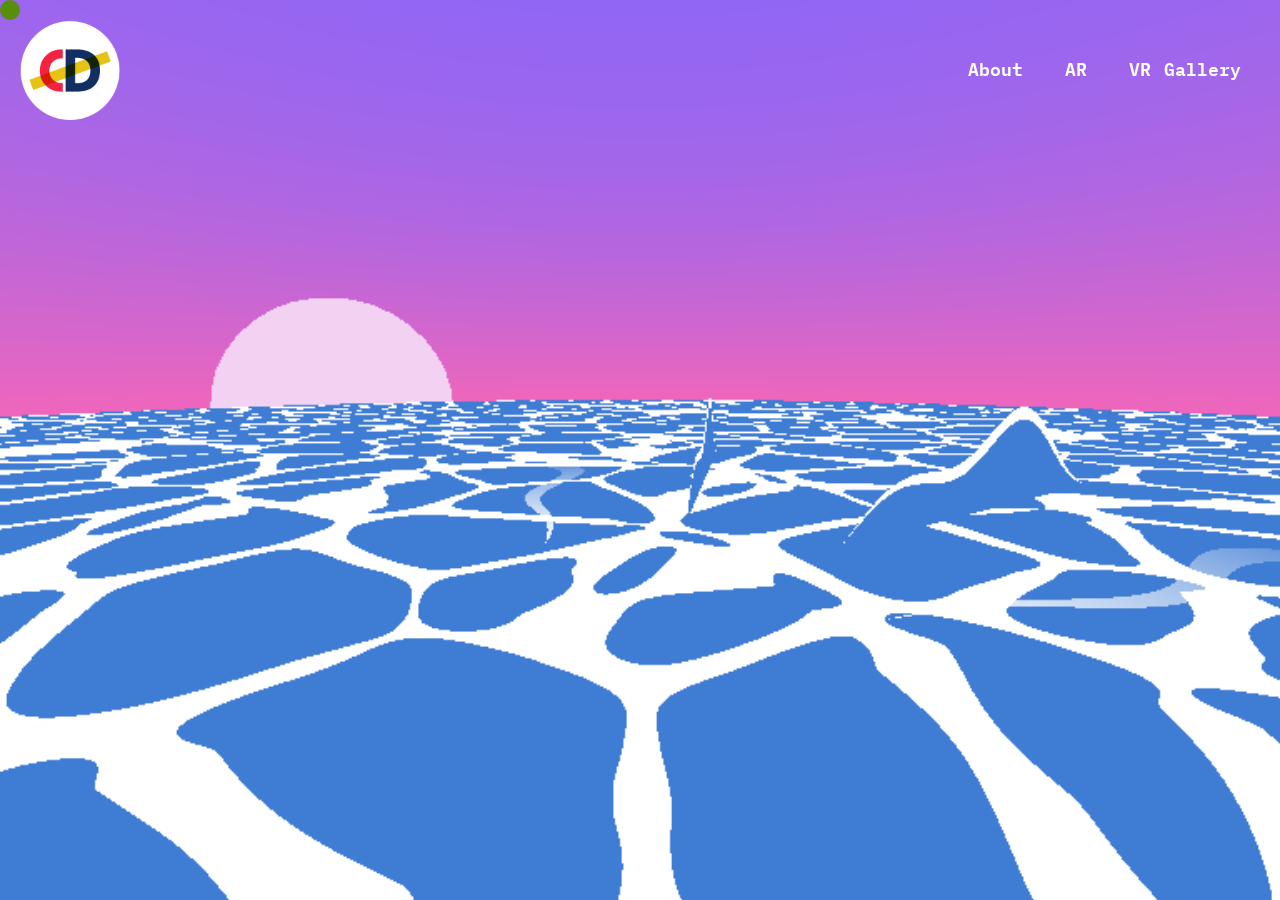
==== commit 51db7c6c: "Fancy Jquery Cursor" ====
--- a/index.html
+++ b/index.html
@@ -2,6 +2,11 @@
 <html lang="en">
 
   <head>
+
+    <!-- Fancy Jquery Cursor -->
+    <script src="https://ajax.googleapis.com/ajax/libs/jquery/3.6.1/jquery.min.js"></script>
+    <link rel="stylesheet" href="CSS/cursor.css">
+    <script src="JS/cursor.js"></script>
 
     <!--Google fonts-->
     <meta charset="UTF-8" />
@@ -340,6 +345,8 @@
       <img src="/assets/arhint.52a95108.png">
     </div>
 
+    <!-- Cursor div -->
+    <div class="cursor"></div>
   </body>
   
 </html>
--- a/CSS/cursor.css
+++ b/CSS/cursor.css
@@ -0,0 +1,19 @@
+
+
+.cursor {
+	position: fixed;
+	width: 20px;
+	height: 20px;
+	border-radius: 50%;
+	background-color: #f5f5f5;
+	pointer-events: none;
+	mix-blend-mode: difference;
+	z-index: 999;
+
+	transition: transform 0.2s;
+}
+
+/* html,
+* {
+	cursor: none;
+} */
